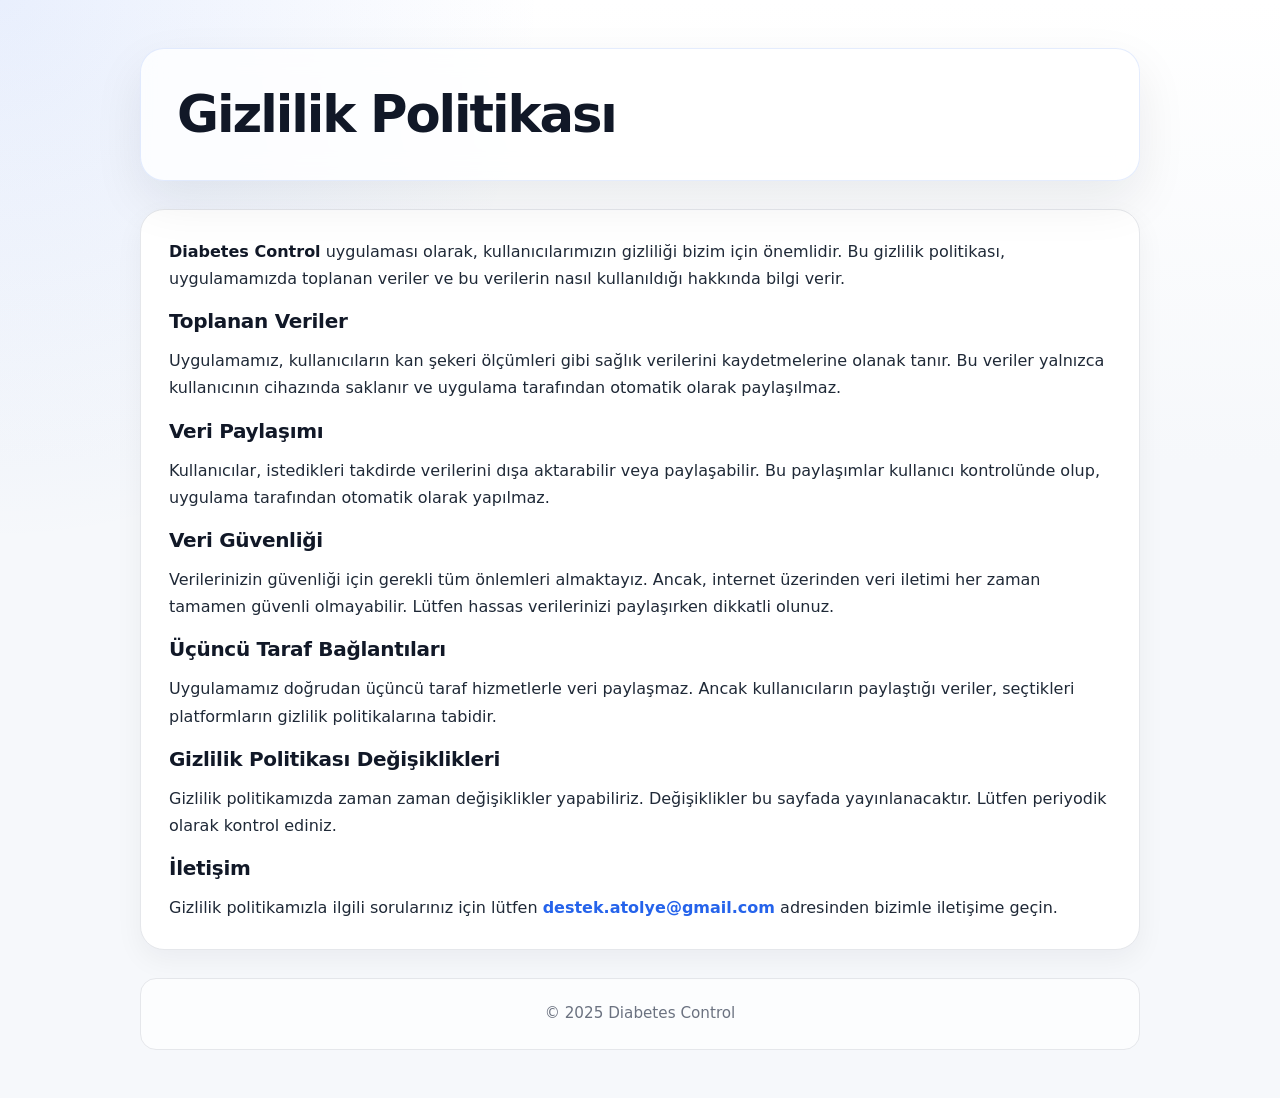
==== privacy/diabetes-control.html @ e8646daa "privac policy'ler bu repoya taşındı" ====
<!DOCTYPE html>
<html lang="tr">
<head>
<meta charset="UTF-8" />
<meta name="viewport" content="width=device-width, initial-scale=1" />
<title>Gizlilik Politikası - Diabetes Control</title>
<style>
:root {
    color-scheme: light;
    --bg: #f6f8fb;
    --surface: #ffffff;
    --surface-soft: #f9fafb;
    --text: #1f2937;
    --muted: #6b7280;
    --heading: #111827;
    --primary: #2563eb;
    --primary-dark: #1d4ed8;
    --border: #e5e7eb;
    --shadow: 0 20px 50px rgba(15, 23, 42, 0.08);
    --radius-lg: 24px;
    --radius-md: 16px;
}

* {
    box-sizing: border-box;
}

html {
    scroll-behavior: smooth;
}

body {
    margin: 0;
    min-height: 100vh;
    font-family: Inter, ui-sans-serif, system-ui, -apple-system, BlinkMacSystemFont, "Segoe UI", Roboto, Arial, sans-serif;
    line-height: 1.7;
    color: var(--text);
    background:
        radial-gradient(circle at top left, rgba(37, 99, 235, 0.10), transparent 34rem),
        linear-gradient(180deg, #ffffff 0%, var(--bg) 42%, var(--bg) 100%);
}

a {
    color: var(--primary);
    text-decoration: none;
    font-weight: 600;
}

a:hover {
    color: var(--primary-dark);
    text-decoration: underline;
}

.page-shell {
    width: min(100%, 1040px);
    margin: 0 auto;
    padding: 48px 20px;
}

.page-header {
    margin-bottom: 28px;
    padding: 36px;
    border: 1px solid rgba(37, 99, 235, 0.12);
    border-radius: var(--radius-lg);
    background: rgba(255, 255, 255, 0.78);
    box-shadow: var(--shadow);
    backdrop-filter: blur(12px);
}

.page-header h1 {
    margin: 0;
    color: var(--heading);
    font-size: clamp(2rem, 4vw, 3.2rem);
    line-height: 1.15;
    letter-spacing: -0.04em;
}

.page-header p {
    margin: 12px 0 0;
    color: var(--muted);
}

.policy-main {
    display: grid;
    gap: 20px;
}

.policy-card,
.language.card,
.language {
    padding: 28px;
    border: 1px solid var(--border);
    border-radius: var(--radius-lg);
    background: var(--surface);
    box-shadow: 0 10px 28px rgba(15, 23, 42, 0.05);
}

.policy-card + .policy-card,
.language + .language {
    margin-top: 0;
}

section {
    margin: 0 0 22px;
}

section:last-child,
.policy-card > :last-child,
.language > :last-child {
    margin-bottom: 0;
}

h2 {
    margin: 0 0 12px;
    color: var(--heading);
    font-size: 1.25rem;
    line-height: 1.35;
    letter-spacing: -0.015em;
}

p {
    margin: 0 0 16px;
}

ul {
    margin: 0 0 16px 1.2rem;
    padding: 0;
}

li + li {
    margin-top: 8px;
}

strong {
    color: var(--heading);
}

hr {
    width: 100%;
    border: 0;
    border-top: 1px solid var(--border);
    margin: 20px 0 0;
}

.muted {
    color: var(--muted);
}

.lang {
    display: flex;
    flex-wrap: wrap;
    gap: 10px;
    margin-bottom: 20px;
}

button.lang {
    appearance: none;
    border: 1px solid var(--border);
    background: var(--surface);
    color: var(--text);
    padding: 10px 14px;
    border-radius: 999px;
    cursor: pointer;
    font: inherit;
    line-height: 1;
    transition: border-color 160ms ease, box-shadow 160ms ease, transform 160ms ease;
}

button.lang:hover {
    border-color: rgba(37, 99, 235, 0.45);
    box-shadow: 0 8px 18px rgba(37, 99, 235, 0.10);
    transform: translateY(-1px);
}

button.lang.active {
    border-color: var(--primary);
    background: rgba(37, 99, 235, 0.08);
    color: var(--primary-dark);
    font-weight: 700;
}

.page-footer,
.last-updated {
    margin-top: 28px;
    padding: 22px;
    border: 1px solid var(--border);
    border-radius: var(--radius-md);
    background: rgba(255, 255, 255, 0.72);
    color: var(--muted);
    text-align: center;
    font-size: 0.95rem;
}

.page-footer p,
.last-updated p {
    margin: 0;
}

@media (max-width: 640px) {
    .page-shell {
        padding: 24px 14px;
    }

    .page-header,
    .policy-card,
    .language.card,
    .language {
        padding: 22px;
        border-radius: 18px;
    }
}
</style>
</head>
<body>
<div class="page-shell">
<header class="page-header">
<h1>Gizlilik Politikası</h1>
</header>
<main class="policy-main">
<article class="policy-card">
<p><strong>Diabetes Control</strong> uygulaması olarak, kullanıcılarımızın gizliliği bizim için önemlidir. Bu gizlilik politikası, uygulamamızda toplanan veriler ve bu verilerin nasıl kullanıldığı hakkında bilgi verir.</p>
<h2>Toplanan Veriler</h2>
<p>Uygulamamız, kullanıcıların kan şekeri ölçümleri gibi sağlık verilerini kaydetmelerine olanak tanır. Bu veriler yalnızca kullanıcının cihazında saklanır ve uygulama tarafından otomatik olarak paylaşılmaz.</p>
<h2>Veri Paylaşımı</h2>
<p>Kullanıcılar, istedikleri takdirde verilerini dışa aktarabilir veya paylaşabilir. Bu paylaşımlar kullanıcı kontrolünde olup, uygulama tarafından otomatik olarak yapılmaz.</p>
<h2>Veri Güvenliği</h2>
<p>Verilerinizin güvenliği için gerekli tüm önlemleri almaktayız. Ancak, internet üzerinden veri iletimi her zaman tamamen güvenli olmayabilir. Lütfen hassas verilerinizi paylaşırken dikkatli olunuz.</p>
<h2>Üçüncü Taraf Bağlantıları</h2>
<p>Uygulamamız doğrudan üçüncü taraf hizmetlerle veri paylaşmaz. Ancak kullanıcıların paylaştığı veriler, seçtikleri platformların gizlilik politikalarına tabidir.</p>
<h2>Gizlilik Politikası Değişiklikleri</h2>
<p>Gizlilik politikamızda zaman zaman değişiklikler yapabiliriz. Değişiklikler bu sayfada yayınlanacaktır. Lütfen periyodik olarak kontrol ediniz.</p>
<h2>İletişim</h2>
<p>Gizlilik politikamızla ilgili sorularınız için lütfen <a href="mailto:destek.atolye@gmail.com">destek.atolye@gmail.com</a> adresinden bizimle iletişime geçin.</p>
</article>
</main>
<footer class="page-footer">
        © 2025 Diabetes Control
    </footer>
</div>
</body>
</html>
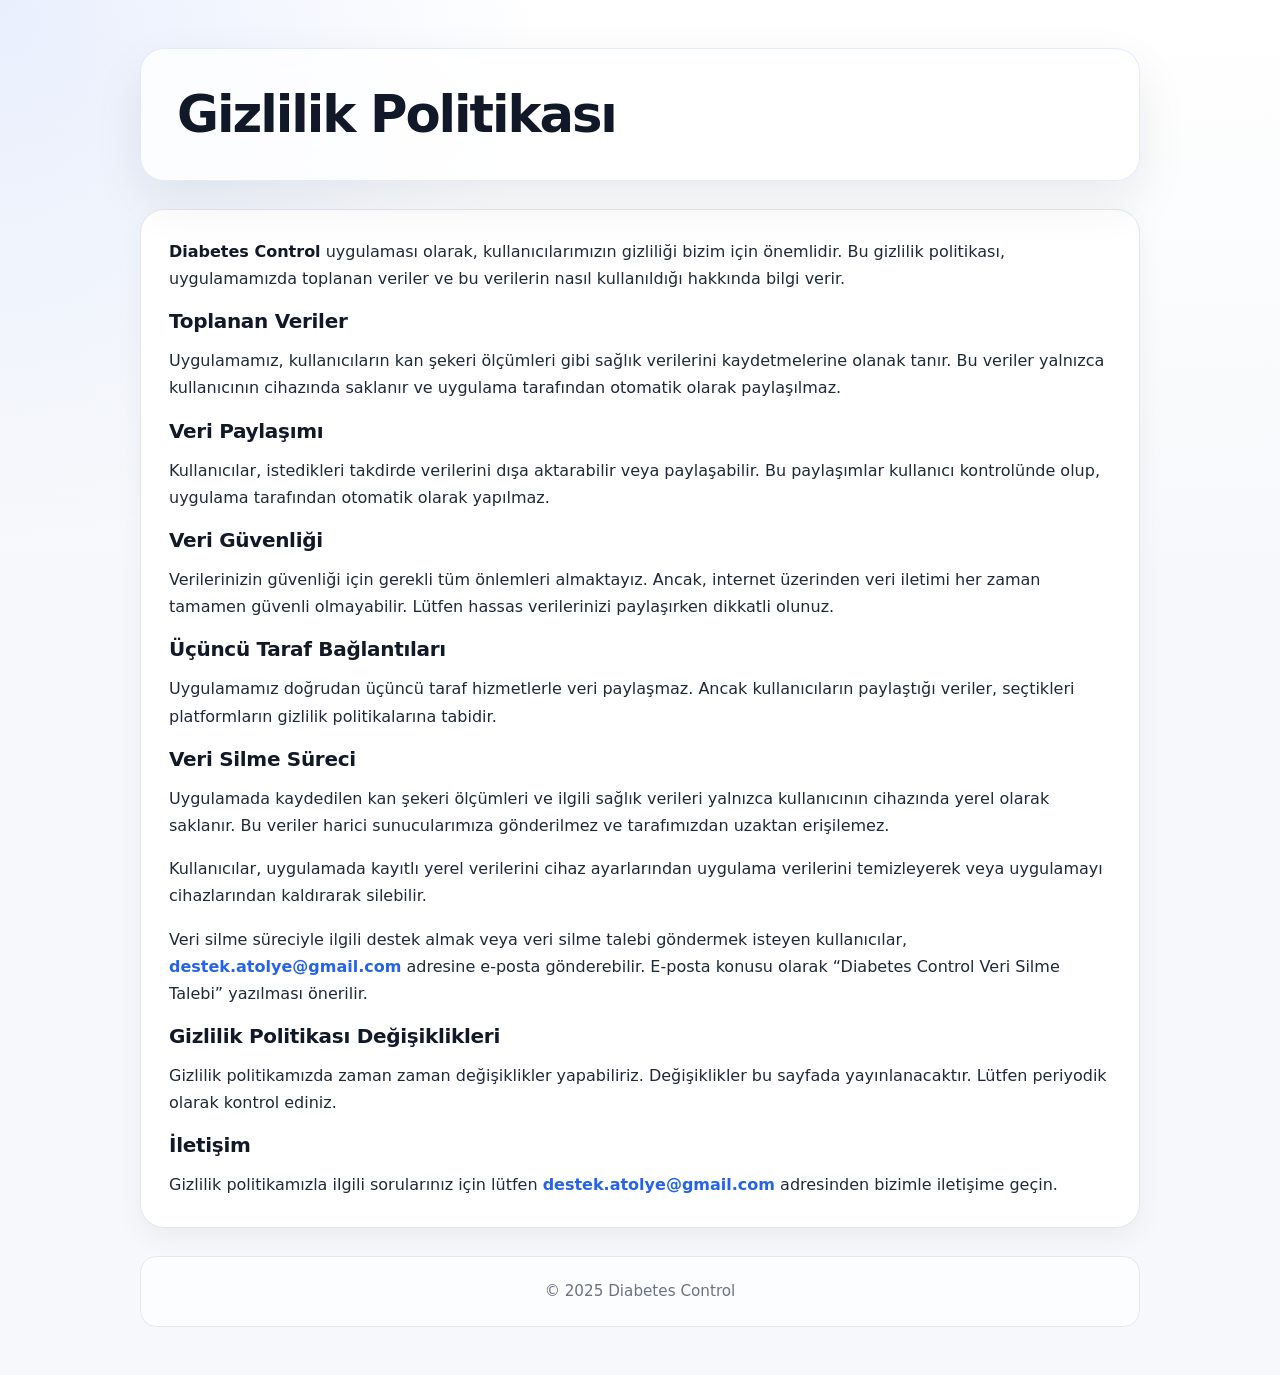
==== commit bcf33d7e: "added data deletion part for diabetes control" ====
--- a/privacy/diabetes-control.html
+++ b/privacy/diabetes-control.html
@@ -1,241 +1,245 @@
 <!DOCTYPE html>
 <html lang="tr">
 <head>
-<meta charset="UTF-8" />
-<meta name="viewport" content="width=device-width, initial-scale=1" />
-<title>Gizlilik Politikası - Diabetes Control</title>
-<style>
-:root {
-    color-scheme: light;
-    --bg: #f6f8fb;
-    --surface: #ffffff;
-    --surface-soft: #f9fafb;
-    --text: #1f2937;
-    --muted: #6b7280;
-    --heading: #111827;
-    --primary: #2563eb;
-    --primary-dark: #1d4ed8;
-    --border: #e5e7eb;
-    --shadow: 0 20px 50px rgba(15, 23, 42, 0.08);
-    --radius-lg: 24px;
-    --radius-md: 16px;
-}
-
-* {
-    box-sizing: border-box;
-}
-
-html {
-    scroll-behavior: smooth;
-}
-
-body {
-    margin: 0;
-    min-height: 100vh;
-    font-family: Inter, ui-sans-serif, system-ui, -apple-system, BlinkMacSystemFont, "Segoe UI", Roboto, Arial, sans-serif;
-    line-height: 1.7;
-    color: var(--text);
-    background:
-        radial-gradient(circle at top left, rgba(37, 99, 235, 0.10), transparent 34rem),
-        linear-gradient(180deg, #ffffff 0%, var(--bg) 42%, var(--bg) 100%);
-}
-
-a {
-    color: var(--primary);
-    text-decoration: none;
-    font-weight: 600;
-}
-
-a:hover {
-    color: var(--primary-dark);
-    text-decoration: underline;
-}
-
-.page-shell {
-    width: min(100%, 1040px);
-    margin: 0 auto;
-    padding: 48px 20px;
-}
-
-.page-header {
-    margin-bottom: 28px;
-    padding: 36px;
-    border: 1px solid rgba(37, 99, 235, 0.12);
-    border-radius: var(--radius-lg);
-    background: rgba(255, 255, 255, 0.78);
-    box-shadow: var(--shadow);
-    backdrop-filter: blur(12px);
-}
-
-.page-header h1 {
-    margin: 0;
-    color: var(--heading);
-    font-size: clamp(2rem, 4vw, 3.2rem);
-    line-height: 1.15;
-    letter-spacing: -0.04em;
-}
-
-.page-header p {
-    margin: 12px 0 0;
-    color: var(--muted);
-}
-
-.policy-main {
-    display: grid;
-    gap: 20px;
-}
-
-.policy-card,
-.language.card,
-.language {
-    padding: 28px;
-    border: 1px solid var(--border);
-    border-radius: var(--radius-lg);
-    background: var(--surface);
-    box-shadow: 0 10px 28px rgba(15, 23, 42, 0.05);
-}
-
-.policy-card + .policy-card,
-.language + .language {
-    margin-top: 0;
-}
-
-section {
-    margin: 0 0 22px;
-}
-
-section:last-child,
-.policy-card > :last-child,
-.language > :last-child {
-    margin-bottom: 0;
-}
-
-h2 {
-    margin: 0 0 12px;
-    color: var(--heading);
-    font-size: 1.25rem;
-    line-height: 1.35;
-    letter-spacing: -0.015em;
-}
-
-p {
-    margin: 0 0 16px;
-}
-
-ul {
-    margin: 0 0 16px 1.2rem;
-    padding: 0;
-}
-
-li + li {
-    margin-top: 8px;
-}
-
-strong {
-    color: var(--heading);
-}
-
-hr {
-    width: 100%;
-    border: 0;
-    border-top: 1px solid var(--border);
-    margin: 20px 0 0;
-}
-
-.muted {
-    color: var(--muted);
-}
-
-.lang {
-    display: flex;
-    flex-wrap: wrap;
-    gap: 10px;
-    margin-bottom: 20px;
-}
-
-button.lang {
-    appearance: none;
-    border: 1px solid var(--border);
-    background: var(--surface);
-    color: var(--text);
-    padding: 10px 14px;
-    border-radius: 999px;
-    cursor: pointer;
-    font: inherit;
-    line-height: 1;
-    transition: border-color 160ms ease, box-shadow 160ms ease, transform 160ms ease;
-}
-
-button.lang:hover {
-    border-color: rgba(37, 99, 235, 0.45);
-    box-shadow: 0 8px 18px rgba(37, 99, 235, 0.10);
-    transform: translateY(-1px);
-}
-
-button.lang.active {
-    border-color: var(--primary);
-    background: rgba(37, 99, 235, 0.08);
-    color: var(--primary-dark);
-    font-weight: 700;
-}
-
-.page-footer,
-.last-updated {
-    margin-top: 28px;
-    padding: 22px;
-    border: 1px solid var(--border);
-    border-radius: var(--radius-md);
-    background: rgba(255, 255, 255, 0.72);
-    color: var(--muted);
-    text-align: center;
-    font-size: 0.95rem;
-}
-
-.page-footer p,
-.last-updated p {
-    margin: 0;
-}
-
-@media (max-width: 640px) {
-    .page-shell {
-        padding: 24px 14px;
-    }
-
-    .page-header,
-    .policy-card,
-    .language.card,
-    .language {
-        padding: 22px;
-        border-radius: 18px;
-    }
-}
-</style>
+    <meta charset="UTF-8" />
+    <meta name="viewport" content="width=device-width, initial-scale=1" />
+    <title>Gizlilik Politikası - Diabetes Control</title>
+    <style>
+        :root {
+            color-scheme: light;
+            --bg: #f6f8fb;
+            --surface: #ffffff;
+            --surface-soft: #f9fafb;
+            --text: #1f2937;
+            --muted: #6b7280;
+            --heading: #111827;
+            --primary: #2563eb;
+            --primary-dark: #1d4ed8;
+            --border: #e5e7eb;
+            --shadow: 0 20px 50px rgba(15, 23, 42, 0.08);
+            --radius-lg: 24px;
+            --radius-md: 16px;
+        }
+
+        * {
+            box-sizing: border-box;
+        }
+
+        html {
+            scroll-behavior: smooth;
+        }
+
+        body {
+            margin: 0;
+            min-height: 100vh;
+            font-family: Inter, ui-sans-serif, system-ui, -apple-system, BlinkMacSystemFont, "Segoe UI", Roboto, Arial, sans-serif;
+            line-height: 1.7;
+            color: var(--text);
+            background:
+                    radial-gradient(circle at top left, rgba(37, 99, 235, 0.10), transparent 34rem),
+                    linear-gradient(180deg, #ffffff 0%, var(--bg) 42%, var(--bg) 100%);
+        }
+
+        a {
+            color: var(--primary);
+            text-decoration: none;
+            font-weight: 600;
+        }
+
+        a:hover {
+            color: var(--primary-dark);
+            text-decoration: underline;
+        }
+
+        .page-shell {
+            width: min(100%, 1040px);
+            margin: 0 auto;
+            padding: 48px 20px;
+        }
+
+        .page-header {
+            margin-bottom: 28px;
+            padding: 36px;
+            border: 1px solid rgba(37, 99, 235, 0.12);
+            border-radius: var(--radius-lg);
+            background: rgba(255, 255, 255, 0.78);
+            box-shadow: var(--shadow);
+            backdrop-filter: blur(12px);
+        }
+
+        .page-header h1 {
+            margin: 0;
+            color: var(--heading);
+            font-size: clamp(2rem, 4vw, 3.2rem);
+            line-height: 1.15;
+            letter-spacing: -0.04em;
+        }
+
+        .page-header p {
+            margin: 12px 0 0;
+            color: var(--muted);
+        }
+
+        .policy-main {
+            display: grid;
+            gap: 20px;
+        }
+
+        .policy-card,
+        .language.card,
+        .language {
+            padding: 28px;
+            border: 1px solid var(--border);
+            border-radius: var(--radius-lg);
+            background: var(--surface);
+            box-shadow: 0 10px 28px rgba(15, 23, 42, 0.05);
+        }
+
+        .policy-card + .policy-card,
+        .language + .language {
+            margin-top: 0;
+        }
+
+        section {
+            margin: 0 0 22px;
+        }
+
+        section:last-child,
+        .policy-card > :last-child,
+        .language > :last-child {
+            margin-bottom: 0;
+        }
+
+        h2 {
+            margin: 0 0 12px;
+            color: var(--heading);
+            font-size: 1.25rem;
+            line-height: 1.35;
+            letter-spacing: -0.015em;
+        }
+
+        p {
+            margin: 0 0 16px;
+        }
+
+        ul {
+            margin: 0 0 16px 1.2rem;
+            padding: 0;
+        }
+
+        li + li {
+            margin-top: 8px;
+        }
+
+        strong {
+            color: var(--heading);
+        }
+
+        hr {
+            width: 100%;
+            border: 0;
+            border-top: 1px solid var(--border);
+            margin: 20px 0 0;
+        }
+
+        .muted {
+            color: var(--muted);
+        }
+
+        .lang {
+            display: flex;
+            flex-wrap: wrap;
+            gap: 10px;
+            margin-bottom: 20px;
+        }
+
+        button.lang {
+            appearance: none;
+            border: 1px solid var(--border);
+            background: var(--surface);
+            color: var(--text);
+            padding: 10px 14px;
+            border-radius: 999px;
+            cursor: pointer;
+            font: inherit;
+            line-height: 1;
+            transition: border-color 160ms ease, box-shadow 160ms ease, transform 160ms ease;
+        }
+
+        button.lang:hover {
+            border-color: rgba(37, 99, 235, 0.45);
+            box-shadow: 0 8px 18px rgba(37, 99, 235, 0.10);
+            transform: translateY(-1px);
+        }
+
+        button.lang.active {
+            border-color: var(--primary);
+            background: rgba(37, 99, 235, 0.08);
+            color: var(--primary-dark);
+            font-weight: 700;
+        }
+
+        .page-footer,
+        .last-updated {
+            margin-top: 28px;
+            padding: 22px;
+            border: 1px solid var(--border);
+            border-radius: var(--radius-md);
+            background: rgba(255, 255, 255, 0.72);
+            color: var(--muted);
+            text-align: center;
+            font-size: 0.95rem;
+        }
+
+        .page-footer p,
+        .last-updated p {
+            margin: 0;
+        }
+
+        @media (max-width: 640px) {
+            .page-shell {
+                padding: 24px 14px;
+            }
+
+            .page-header,
+            .policy-card,
+            .language.card,
+            .language {
+                padding: 22px;
+                border-radius: 18px;
+            }
+        }
+    </style>
 </head>
 <body>
 <div class="page-shell">
-<header class="page-header">
-<h1>Gizlilik Politikası</h1>
-</header>
-<main class="policy-main">
-<article class="policy-card">
-<p><strong>Diabetes Control</strong> uygulaması olarak, kullanıcılarımızın gizliliği bizim için önemlidir. Bu gizlilik politikası, uygulamamızda toplanan veriler ve bu verilerin nasıl kullanıldığı hakkında bilgi verir.</p>
-<h2>Toplanan Veriler</h2>
-<p>Uygulamamız, kullanıcıların kan şekeri ölçümleri gibi sağlık verilerini kaydetmelerine olanak tanır. Bu veriler yalnızca kullanıcının cihazında saklanır ve uygulama tarafından otomatik olarak paylaşılmaz.</p>
-<h2>Veri Paylaşımı</h2>
-<p>Kullanıcılar, istedikleri takdirde verilerini dışa aktarabilir veya paylaşabilir. Bu paylaşımlar kullanıcı kontrolünde olup, uygulama tarafından otomatik olarak yapılmaz.</p>
-<h2>Veri Güvenliği</h2>
-<p>Verilerinizin güvenliği için gerekli tüm önlemleri almaktayız. Ancak, internet üzerinden veri iletimi her zaman tamamen güvenli olmayabilir. Lütfen hassas verilerinizi paylaşırken dikkatli olunuz.</p>
-<h2>Üçüncü Taraf Bağlantıları</h2>
-<p>Uygulamamız doğrudan üçüncü taraf hizmetlerle veri paylaşmaz. Ancak kullanıcıların paylaştığı veriler, seçtikleri platformların gizlilik politikalarına tabidir.</p>
-<h2>Gizlilik Politikası Değişiklikleri</h2>
-<p>Gizlilik politikamızda zaman zaman değişiklikler yapabiliriz. Değişiklikler bu sayfada yayınlanacaktır. Lütfen periyodik olarak kontrol ediniz.</p>
-<h2>İletişim</h2>
-<p>Gizlilik politikamızla ilgili sorularınız için lütfen <a href="mailto:destek.atolye@gmail.com">destek.atolye@gmail.com</a> adresinden bizimle iletişime geçin.</p>
-</article>
-</main>
-<footer class="page-footer">
+    <header class="page-header">
+        <h1>Gizlilik Politikası</h1>
+    </header>
+    <main class="policy-main">
+        <article class="policy-card">
+            <p><strong>Diabetes Control</strong> uygulaması olarak, kullanıcılarımızın gizliliği bizim için önemlidir. Bu gizlilik politikası, uygulamamızda toplanan veriler ve bu verilerin nasıl kullanıldığı hakkında bilgi verir.</p>
+            <h2>Toplanan Veriler</h2>
+            <p>Uygulamamız, kullanıcıların kan şekeri ölçümleri gibi sağlık verilerini kaydetmelerine olanak tanır. Bu veriler yalnızca kullanıcının cihazında saklanır ve uygulama tarafından otomatik olarak paylaşılmaz.</p>
+            <h2>Veri Paylaşımı</h2>
+            <p>Kullanıcılar, istedikleri takdirde verilerini dışa aktarabilir veya paylaşabilir. Bu paylaşımlar kullanıcı kontrolünde olup, uygulama tarafından otomatik olarak yapılmaz.</p>
+            <h2>Veri Güvenliği</h2>
+            <p>Verilerinizin güvenliği için gerekli tüm önlemleri almaktayız. Ancak, internet üzerinden veri iletimi her zaman tamamen güvenli olmayabilir. Lütfen hassas verilerinizi paylaşırken dikkatli olunuz.</p>
+            <h2>Üçüncü Taraf Bağlantıları</h2>
+            <p>Uygulamamız doğrudan üçüncü taraf hizmetlerle veri paylaşmaz. Ancak kullanıcıların paylaştığı veriler, seçtikleri platformların gizlilik politikalarına tabidir.</p>
+            <h2>Veri Silme Süreci</h2>
+            <p>Uygulamada kaydedilen kan şekeri ölçümleri ve ilgili sağlık verileri yalnızca kullanıcının cihazında yerel olarak saklanır. Bu veriler harici sunucularımıza gönderilmez ve tarafımızdan uzaktan erişilemez.</p>
+            <p>Kullanıcılar, uygulamada kayıtlı yerel verilerini cihaz ayarlarından uygulama verilerini temizleyerek veya uygulamayı cihazlarından kaldırarak silebilir.</p>
+            <p>Veri silme süreciyle ilgili destek almak veya veri silme talebi göndermek isteyen kullanıcılar, <a href="mailto:destek.atolye@gmail.com">destek.atolye@gmail.com</a> adresine e-posta gönderebilir. E-posta konusu olarak “Diabetes Control Veri Silme Talebi” yazılması önerilir.</p>
+            <h2>Gizlilik Politikası Değişiklikleri</h2>
+            <p>Gizlilik politikamızda zaman zaman değişiklikler yapabiliriz. Değişiklikler bu sayfada yayınlanacaktır. Lütfen periyodik olarak kontrol ediniz.</p>
+            <h2>İletişim</h2>
+            <p>Gizlilik politikamızla ilgili sorularınız için lütfen <a href="mailto:destek.atolye@gmail.com">destek.atolye@gmail.com</a> adresinden bizimle iletişime geçin.</p>
+        </article>
+    </main>
+    <footer class="page-footer">
         © 2025 Diabetes Control
     </footer>
 </div>
 </body>
-</html>
+</html>
